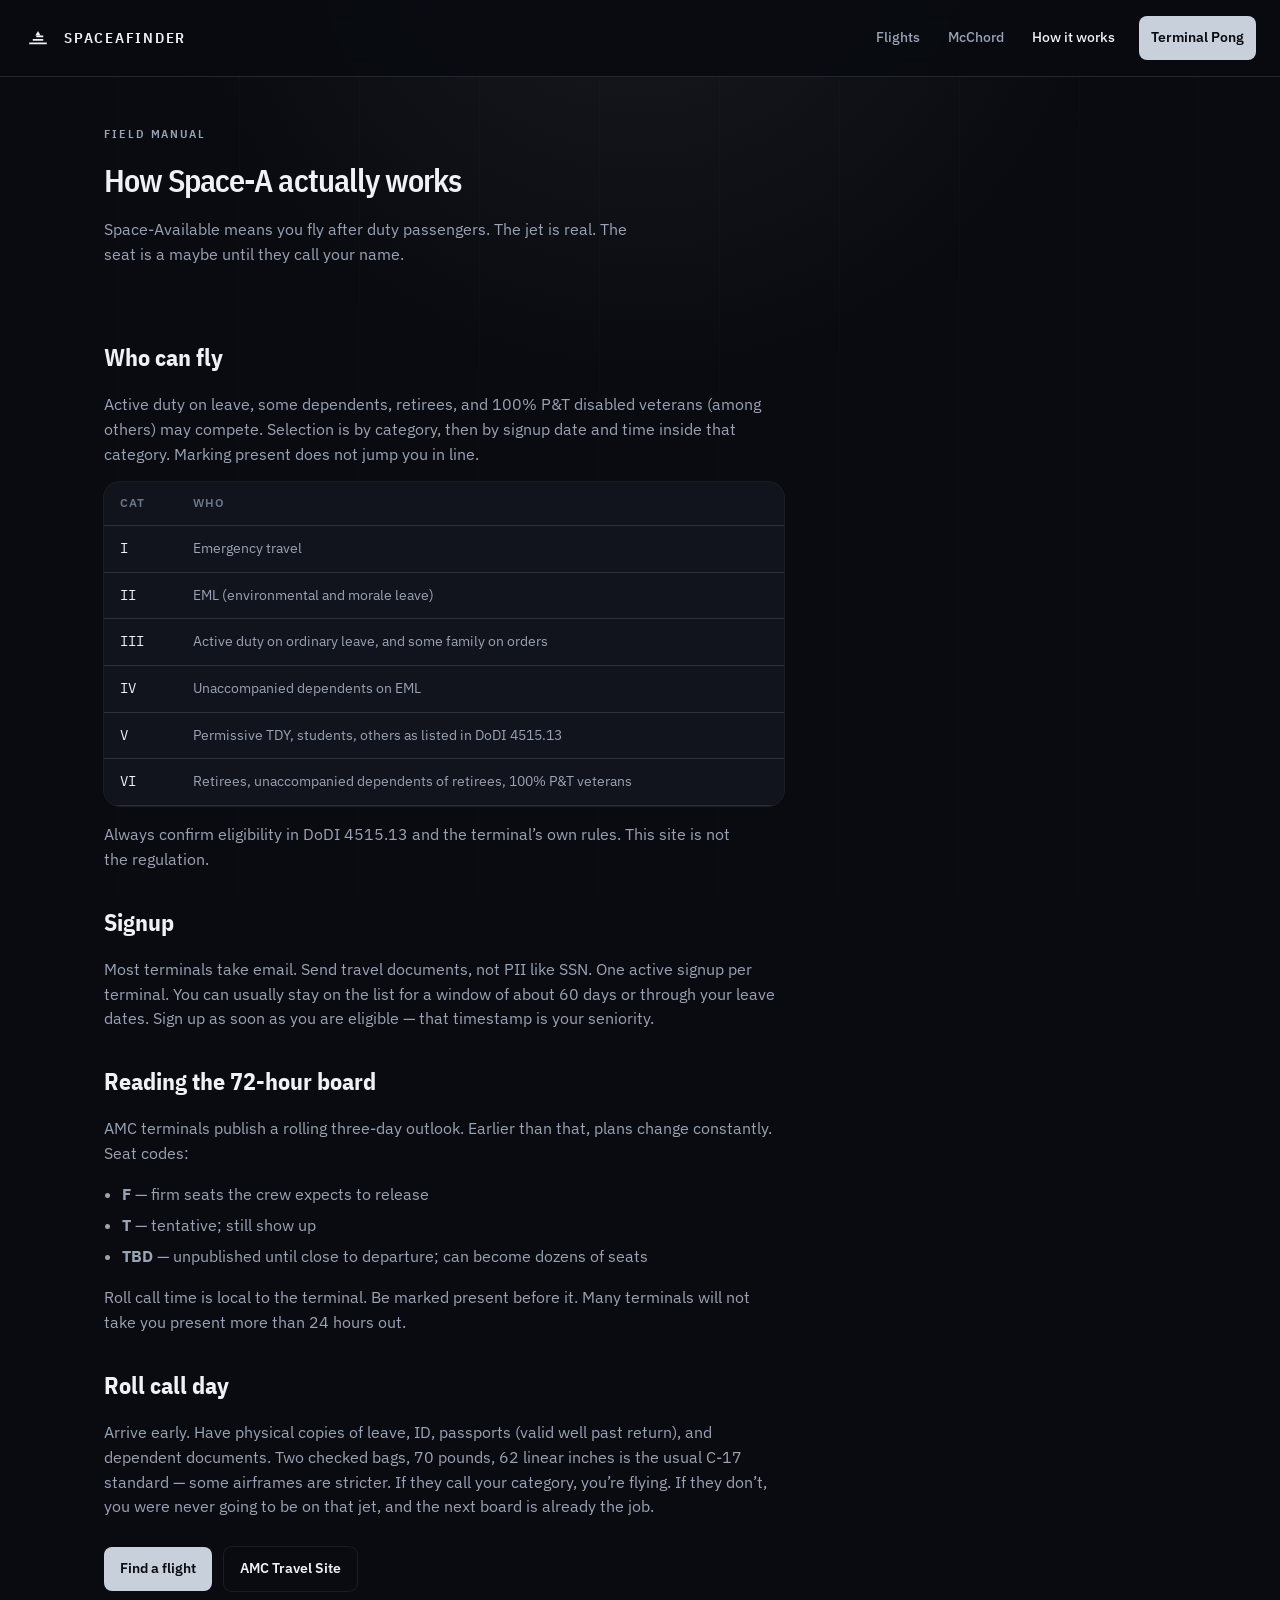
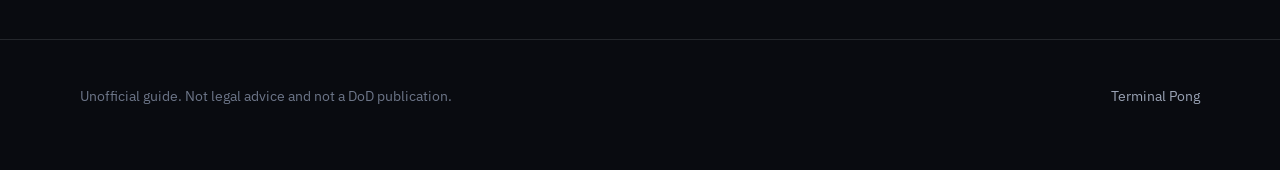
==== guide.html @ 97f7f057 "Redesign SpaceAFinder as a Space-A flight board Night-ops homepage with destination search, McChord " ====
<!DOCTYPE html>
<html lang="en">
<head>
  <meta charset="UTF-8" />
  <meta name="viewport" content="width=device-width, initial-scale=1" />
  <title>How Space-A travel works — SpaceAFinder</title>
  <meta name="description" content="A plain-language guide to Space-Available military flights: categories, signup, 72-hour boards, and roll call." />
  <meta name="theme-color" content="#090b10" />
  <link rel="icon" href="favicon.svg" type="image/svg+xml" />
  <link rel="preconnect" href="https://fonts.googleapis.com" />
  <link rel="preconnect" href="https://fonts.gstatic.com" crossorigin />
  <link href="https://fonts.googleapis.com/css2?family=IBM+Plex+Mono:wght@500&family=IBM+Plex+Sans+Condensed:wght@600&family=IBM+Plex+Sans:wght@400;500;600&display=swap" rel="stylesheet" />
  <link rel="stylesheet" href="css/site.css" />
</head>
<body>
<div class="site-wrap">
  <header class="topbar">
    <a class="brand" href="index.html">
      <span class="brand-mark" aria-hidden="true">
        <svg viewBox="0 0 32 32"><path d="M6 22h20M10 18h12M14 14h8" stroke="currentColor" stroke-width="2" fill="none"/><path d="M16 8l3 5h-6z" fill="currentColor"/></svg>
      </span>
      <span class="brand-name">SpaceAFinder</span>
    </a>
    <nav class="nav" aria-label="Primary">
      <a href="index.html">Flights</a>
      <a href="jblm.html">McChord</a>
      <a class="active" href="guide.html">How it works</a>
      <a class="pong-link" href="pong.html">Terminal Pong</a>
    </nav>
  </header>

  <div class="page-hero">
    <div class="kicker">Field manual</div>
    <h1>How Space-A actually works</h1>
    <p class="lede" style="color:var(--fg-muted);max-width:54ch;margin-top:12px">Space-Available means you fly after duty passengers. The jet is real. The seat is a maybe until they call your name.</p>
  </div>

  <section class="section">
    <div class="prose">
      <h2>Who can fly</h2>
      <p>Active duty on leave, some dependents, retirees, and 100% P&T disabled veterans (among others) may compete. Selection is by category, then by signup date and time inside that category. Marking present does not jump you in line.</p>
      <table class="cat-table">
        <thead><tr><th>Cat</th><th>Who</th></tr></thead>
        <tbody>
          <tr><td>I</td><td>Emergency travel</td></tr>
          <tr><td>II</td><td>EML (environmental and morale leave)</td></tr>
          <tr><td>III</td><td>Active duty on ordinary leave, and some family on orders</td></tr>
          <tr><td>IV</td><td>Unaccompanied dependents on EML</td></tr>
          <tr><td>V</td><td>Permissive TDY, students, others as listed in DoDI 4515.13</td></tr>
          <tr><td>VI</td><td>Retirees, unaccompanied dependents of retirees, 100% P&T veterans</td></tr>
        </tbody>
      </table>
      <p>Always confirm eligibility in DoDI 4515.13 and the terminal’s own rules. This site is not the regulation.</p>

      <h2>Signup</h2>
      <p>Most terminals take email. Send travel documents, not PII like SSN. One active signup per terminal. You can usually stay on the list for a window of about 60 days or through your leave dates. Sign up as soon as you are eligible — that timestamp is your seniority.</p>

      <h2>Reading the 72-hour board</h2>
      <p>AMC terminals publish a rolling three-day outlook. Earlier than that, plans change constantly. Seat codes:</p>
      <ul>
        <li><strong>F</strong> — firm seats the crew expects to release</li>
        <li><strong>T</strong> — tentative; still show up</li>
        <li><strong>TBD</strong> — unpublished until close to departure; can become dozens of seats</li>
      </ul>
      <p>Roll call time is local to the terminal. Be marked present before it. Many terminals will not take you present more than 24 hours out.</p>

      <h2>Roll call day</h2>
      <p>Arrive early. Have physical copies of leave, ID, passports (valid well past return), and dependent documents. Two checked bags, 70 pounds, 62 linear inches is the usual C-17 standard — some airframes are stricter. If they call your category, you’re flying. If they don’t, you were never going to be on that jet, and the next board is already the job.</p>
    </div>
    <div class="cta-row" style="justify-content:flex-start;margin-top:28px">
      <a class="btn btn-primary" href="index.html">Find a flight</a>
      <a class="btn btn-ghost" href="https://www.amc.af.mil/AMC-Travel-Site/">AMC Travel Site</a>
    </div>
  </section>

  <footer class="site-footer">
    <div class="inner">
      <p>Unofficial guide. Not legal advice and not a DoD publication.</p>
      <p><a href="pong.html">Terminal Pong</a></p>
    </div>
  </footer>
</div>
</body>
</html>
---- css/site.css ----
:root {
  --bg: #090b10;
  --bg-elevated: #11141c;
  --bg-subtle: #171b26;
  --fg: #eef1f6;
  --fg-muted: #9aa3b5;
  --fg-subtle: #6d7689;
  --border: color-mix(in oklab, var(--fg) 12%, transparent);
  --border-strong: color-mix(in oklab, var(--fg) 22%, transparent);
  --accent: #c8d0dc;
  --accent-fg: #090b10;
  --firm: #7dcea0;
  --tent: #d7c07a;
  --tbd: #9aa3b5;
  --gone: #6d7689;
  --radius-xs: 4px;
  --radius-sm: 8px;
  --radius-md: 12px;
  --radius-lg: 16px;
  --radius-xl: 24px;
  --space-1: 4px;
  --space-2: 8px;
  --space-3: 12px;
  --space-4: 16px;
  --space-5: 24px;
  --space-6: 32px;
  --space-7: 48px;
  --space-8: 64px;
  --font-display: "IBM Plex Sans Condensed", "Arial Narrow", sans-serif;
  --font-body: "IBM Plex Sans", "Segoe UI", system-ui, sans-serif;
  --font-mono: "IBM Plex Mono", ui-monospace, "SF Mono", Menlo, Consolas, monospace;
  --text-xs: 0.75rem;
  --text-sm: 0.875rem;
  --text-base: 1rem;
  --text-lg: 1.125rem;
  --text-xl: clamp(1.5rem, 1.2rem + 1vw, 2rem);
  --text-2xl: clamp(2.25rem, 1.4rem + 3vw, 4.25rem);
  --leading-tight: 1.05;
  --leading-snug: 1.25;
  --leading-normal: 1.55;
  --tracking-display: -0.03em;
  --tracking-wide: 0.16em;
  --motion-quick: 150ms;
  --motion-fast: 250ms;
  --ease-out: cubic-bezier(0.23, 1, 0.32, 1);
  --shadow: 0 0 0 1px rgba(238, 241, 246, 0.08);
  --max: 1120px;
}

*, *::before, *::after { box-sizing: border-box; }
html { -webkit-font-smoothing: antialiased; -moz-osx-font-smoothing: grayscale; }
html, body { min-height: 100%; }
body {
  margin: 0;
  background: var(--bg);
  color: var(--fg);
  font-family: var(--font-body);
  font-size: var(--text-base);
  line-height: var(--leading-normal);
}
button:not(:disabled), [role="button"]:not(:disabled) { cursor: pointer; }
a { color: inherit; }
img { max-width: 100%; }
h1, h2, h3 { text-wrap: balance; margin: 0; }
p { text-wrap: pretty; }
.tabular { font-variant-numeric: tabular-nums; }

body::before {
  content: "";
  position: fixed;
  inset: 0;
  pointer-events: none;
  z-index: 0;
  background:
    radial-gradient(circle at 50% -10%, rgba(200, 208, 220, 0.08), transparent 42%),
    repeating-linear-gradient(
      90deg,
      transparent 0,
      transparent 119px,
      rgba(238, 241, 246, 0.025) 120px
    );
}

.site-wrap { position: relative; z-index: 1; }

.topbar {
  display: flex;
  align-items: center;
  justify-content: space-between;
  gap: var(--space-4);
  padding: var(--space-4) var(--space-5);
  border-bottom: 1px solid var(--border);
  background: color-mix(in oklab, var(--bg) 88%, transparent);
  backdrop-filter: blur(10px);
  position: sticky;
  top: 0;
  z-index: 20;
}
.brand {
  display: flex;
  align-items: center;
  gap: var(--space-3);
  text-decoration: none;
  color: var(--fg);
}
.brand-mark {
  width: 28px;
  height: 28px;
  display: grid;
  place-items: center;
}
.brand-mark svg { width: 28px; height: 28px; }
.brand-name {
  font-family: var(--font-display);
  font-weight: 600;
  letter-spacing: 0.12em;
  font-size: 0.92rem;
  text-transform: uppercase;
}
.nav {
  display: flex;
  align-items: center;
  gap: var(--space-1);
}
.nav a {
  text-decoration: none;
  color: var(--fg-muted);
  font-size: var(--text-sm);
  font-weight: 500;
  padding: 10px 12px;
  min-height: 44px;
  display: inline-flex;
  align-items: center;
  border-radius: var(--radius-sm);
  transition: color var(--motion-quick) var(--ease-out), background var(--motion-quick) var(--ease-out);
}
.nav a:hover { color: var(--fg); background: var(--bg-subtle); }
.nav a.active { color: var(--fg); }
.nav a.pong-link {
  color: var(--accent-fg);
  background: var(--accent);
  margin-left: var(--space-2);
  font-weight: 600;
}
.nav a.pong-link:hover { color: var(--accent-fg); filter: brightness(1.06); }

.hero {
  padding: var(--space-8) var(--space-5) var(--space-6);
  max-width: var(--max);
  margin: 0 auto;
}
.kicker {
  font-family: var(--font-display);
  text-transform: uppercase;
  letter-spacing: var(--tracking-wide);
  font-size: var(--text-xs);
  color: var(--fg-muted);
  font-weight: 600;
  margin-bottom: var(--space-3);
}
.hero h1 {
  font-family: var(--font-display);
  font-size: var(--text-2xl);
  font-weight: 600;
  letter-spacing: var(--tracking-display);
  line-height: var(--leading-tight);
  max-width: 14ch;
}
.hero .lede {
  margin: var(--space-4) 0 0;
  color: var(--fg-muted);
  max-width: 46ch;
  font-size: var(--text-lg);
}

.search-block {
  margin-top: var(--space-6);
  display: grid;
  gap: var(--space-3);
}
.search-shell {
  display: flex;
  align-items: center;
  gap: var(--space-3);
  background: var(--bg-elevated);
  box-shadow: var(--shadow);
  border-radius: 28px;
  padding: 6px 6px 6px 18px;
}
.search-shell svg { flex: none; color: var(--fg-subtle); }
.search-shell input {
  flex: 1;
  background: transparent;
  border: 0;
  color: var(--fg);
  font: inherit;
  font-size: 1.05rem;
  padding: 12px 0;
  min-width: 0;
  outline: none;
}
.search-shell input::placeholder { color: var(--fg-subtle); }
.search-shell:focus-within { box-shadow: 0 0 0 1px rgba(238, 241, 246, 0.28); }

.chips {
  display: flex;
  flex-wrap: wrap;
  gap: var(--space-2);
}
.chip {
  appearance: none;
  border: 0;
  background: var(--bg-elevated);
  color: var(--fg-muted);
  box-shadow: var(--shadow);
  border-radius: 999px;
  padding: 8px 14px;
  min-height: 40px;
  font: inherit;
  font-size: var(--text-sm);
  font-weight: 500;
  transition: background var(--motion-quick) var(--ease-out), color var(--motion-quick) var(--ease-out), scale var(--motion-quick) var(--ease-out);
}
.chip:hover { color: var(--fg); }
.chip.active { background: var(--accent); color: var(--accent-fg); box-shadow: none; }
.chip:active { scale: 0.96; }

.section {
  max-width: var(--max);
  margin: 0 auto;
  padding: 0 var(--space-5) var(--space-7);
}
.section-head {
  display: flex;
  justify-content: space-between;
  align-items: end;
  gap: var(--space-4);
  margin-bottom: var(--space-4);
}
.section-head h2 {
  font-family: var(--font-display);
  font-size: var(--text-xl);
  font-weight: 600;
  letter-spacing: var(--tracking-display);
}
.meta {
  color: var(--fg-subtle);
  font-size: var(--text-sm);
  font-variant-numeric: tabular-nums;
}

.board {
  background: var(--bg-elevated);
  box-shadow: var(--shadow);
  border-radius: var(--radius-xl);
  overflow: hidden;
}
.board-row {
  display: grid;
  grid-template-columns: 88px 1fr minmax(90px, auto) 110px;
  gap: var(--space-3);
  align-items: center;
  padding: 18px 22px;
  border-top: 1px solid var(--border);
  text-decoration: none;
  color: inherit;
  transition: background var(--motion-quick) var(--ease-out);
}
.board-row:first-child { border-top: 0; }
.board-row:hover { background: var(--bg-subtle); }
.board-row.past { opacity: 0.55; }
.time {
  font-family: var(--font-mono);
  font-size: 1.05rem;
  font-weight: 500;
  letter-spacing: 0.04em;
}
.dest {
  display: grid;
  gap: 2px;
  min-width: 0;
}
.dest strong {
  font-family: var(--font-display);
  font-size: 1.2rem;
  font-weight: 600;
  letter-spacing: 0.02em;
  text-transform: uppercase;
}
.dest span { color: var(--fg-muted); font-size: var(--text-sm); }
.origin-tag { color: var(--fg-muted); font-size: var(--text-sm); }
.badge {
  justify-self: end;
  font-family: var(--font-mono);
  font-size: 0.78rem;
  letter-spacing: 0.08em;
  text-transform: uppercase;
  padding: 6px 10px;
  border-radius: 999px;
  background: var(--bg-subtle);
  color: var(--fg-muted);
}
.badge.firm { color: var(--firm); background: color-mix(in oklab, var(--firm) 14%, transparent); }
.badge.tent { color: var(--tent); background: color-mix(in oklab, var(--tent) 14%, transparent); }
.badge.tbd { color: var(--tbd); }
.badge.gone { color: var(--gone); }

.empty {
  padding: var(--space-7) var(--space-5);
  text-align: center;
}
.empty h3 {
  font-family: var(--font-display);
  font-size: 1.6rem;
  font-weight: 600;
}
.empty p { color: var(--fg-muted); margin: var(--space-3) auto 0; max-width: 42ch; }

.cta-row {
  display: flex;
  flex-wrap: wrap;
  gap: var(--space-3);
  justify-content: center;
  margin-top: var(--space-5);
}
.btn {
  display: inline-flex;
  align-items: center;
  justify-content: center;
  gap: 8px;
  min-height: 44px;
  padding: 10px 16px;
  border-radius: var(--radius-sm);
  text-decoration: none;
  font-weight: 600;
  font-size: var(--text-sm);
  border: 0;
  font-family: inherit;
  transition: scale var(--motion-quick) var(--ease-out), filter var(--motion-quick) var(--ease-out), background var(--motion-quick) var(--ease-out);
}
.btn:active { scale: 0.96; }
.btn-primary { background: var(--accent); color: var(--accent-fg); }
.btn-primary:hover { filter: brightness(1.06); }
.btn-ghost {
  background: transparent;
  color: var(--fg);
  box-shadow: var(--shadow);
}
.btn-ghost:hover { background: var(--bg-subtle); }

.terminal-grid {
  display: grid;
  grid-template-columns: repeat(auto-fill, minmax(250px, 1fr));
  gap: var(--space-3);
}
.t-card {
  display: grid;
  gap: var(--space-2);
  padding: 18px 18px 16px;
  background: var(--bg-elevated);
  box-shadow: var(--shadow);
  border-radius: var(--radius-lg);
  text-decoration: none;
  color: inherit;
  min-height: 132px;
  transition: background var(--motion-quick) var(--ease-out), transform var(--motion-fast) var(--ease-out);
}
.t-card:hover { background: var(--bg-subtle); transform: translateY(-2px); }
.t-card .icao {
  font-family: var(--font-mono);
  font-size: var(--text-xs);
  letter-spacing: 0.12em;
  color: var(--fg-subtle);
}
.t-card h3 {
  font-family: var(--font-display);
  font-size: 1.2rem;
  font-weight: 600;
}
.t-card p { margin: 0; color: var(--fg-muted); font-size: var(--text-sm); }

.steps {
  display: grid;
  grid-template-columns: repeat(3, 1fr);
  gap: var(--space-3);
}
.step {
  background: var(--bg-elevated);
  box-shadow: var(--shadow);
  border-radius: var(--radius-lg);
  padding: var(--space-5);
}
.step .num {
  font-family: var(--font-mono);
  color: var(--fg-subtle);
  font-size: var(--text-sm);
  letter-spacing: 0.14em;
}
.step h3 {
  font-family: var(--font-display);
  font-size: 1.35rem;
  margin: var(--space-3) 0 var(--space-2);
}
.step p { margin: 0; color: var(--fg-muted); }

.pong-cta {
  display: grid;
  grid-template-columns: 1.4fr 1fr;
  gap: var(--space-6);
  align-items: center;
  background: var(--bg-elevated);
  box-shadow: var(--shadow);
  border-radius: var(--radius-xl);
  padding: var(--space-6);
  overflow: hidden;
  position: relative;
}
.pong-cta h2 {
  font-family: var(--font-display);
  font-size: var(--text-xl);
  font-weight: 600;
}
.pong-cta p { color: var(--fg-muted); margin: var(--space-3) 0 var(--space-5); max-width: 40ch; }
.court-mini {
  height: 160px;
  border-radius: var(--radius-md);
  background: #0b1220;
  box-shadow: inset 0 0 0 1px rgba(238,241,246,.12);
  position: relative;
  overflow: hidden;
}
.court-mini .net {
  position: absolute;
  left: 50%;
  top: 16px;
  bottom: 16px;
  width: 0;
  border-left: 2px dashed rgba(200,208,220,.35);
}
.court-mini .pad-l, .court-mini .pad-r {
  position: absolute;
  width: 8px;
  height: 46px;
  background: #e8eef8;
  border-radius: 2px;
  top: 44%;
}
.court-mini .pad-l { left: 18px; animation: pad 2.8s var(--ease-out) infinite alternate; }
.court-mini .pad-r { right: 18px; animation: pad 2.2s var(--ease-out) infinite alternate-reverse; }
.court-mini .ball {
  position: absolute;
  width: 10px;
  height: 10px;
  border-radius: 50%;
  background: #f4f6f9;
  top: 46%;
  left: 18%;
  animation: ball 2.4s linear infinite;
}
@keyframes pad {
  from { transform: translateY(-18px); }
  to { transform: translateY(28px); }
}
@keyframes ball {
  0% { left: 22%; top: 38%; }
  50% { left: 74%; top: 58%; }
  100% { left: 22%; top: 38%; }
}

.page-hero {
  max-width: var(--max);
  margin: 0 auto;
  padding: var(--space-7) var(--space-5) var(--space-5);
}
.page-hero h1 {
  font-family: var(--font-display);
  font-size: var(--text-xl);
  font-weight: 600;
  letter-spacing: var(--tracking-display);
}
.crumb {
  display: inline-flex;
  align-items: center;
  gap: 8px;
  color: var(--fg-muted);
  text-decoration: none;
  font-size: var(--text-sm);
  margin-bottom: var(--space-4);
  min-height: 44px;
}
.crumb:hover { color: var(--fg); }

.info-grid {
  display: grid;
  grid-template-columns: repeat(auto-fit, minmax(220px, 1fr));
  gap: var(--space-3);
  margin-bottom: var(--space-5);
}
.stat {
  background: var(--bg-elevated);
  box-shadow: var(--shadow);
  border-radius: var(--radius-md);
  padding: 16px 18px;
}
.stat dt { color: var(--fg-subtle); font-size: var(--text-xs); letter-spacing: 0.12em; text-transform: uppercase; font-weight: 600; }
.stat dd { margin: 6px 0 0; font-weight: 500; }
.stat a { color: var(--fg); }

.prose {
  max-width: 68ch;
  color: var(--fg-muted);
}
.prose h2 {
  font-family: var(--font-display);
  color: var(--fg);
  font-size: 1.5rem;
  margin: var(--space-6) 0 var(--space-3);
}
.prose ul { padding-left: 1.1rem; }
.prose li { margin: 0.4rem 0; }
.cat-table {
  width: 100%;
  border-collapse: collapse;
  background: var(--bg-elevated);
  box-shadow: var(--shadow);
  border-radius: var(--radius-lg);
  overflow: hidden;
  margin: var(--space-4) 0;
}
.cat-table th, .cat-table td {
  text-align: left;
  padding: 12px 16px;
  border-bottom: 1px solid var(--border);
  font-size: var(--text-sm);
}
.cat-table th {
  color: var(--fg-subtle);
  font-weight: 600;
  letter-spacing: 0.08em;
  text-transform: uppercase;
  font-size: var(--text-xs);
}
.cat-table td:first-child { font-family: var(--font-mono); color: var(--fg); }

.site-footer {
  border-top: 1px solid var(--border);
  padding: var(--space-6) var(--space-5) var(--space-7);
  color: var(--fg-subtle);
  font-size: var(--text-sm);
}
.site-footer .inner {
  max-width: var(--max);
  margin: 0 auto;
  display: flex;
  justify-content: space-between;
  gap: var(--space-4);
  flex-wrap: wrap;
}
.site-footer a { color: var(--fg-muted); text-decoration: none; }
.site-footer a:hover { color: var(--fg); }

@media (max-width: 820px) {
  .steps, .pong-cta { grid-template-columns: 1fr; }
  .board-row { grid-template-columns: 72px 1fr; }
  .origin-tag { display: none; }
  .badge { grid-column: 2; justify-self: start; }
  .nav a:not(.pong-link) { display: none; }
  .brand-name { letter-spacing: 0.08em; }
}
@media (prefers-reduced-motion: reduce) {
  .court-mini .pad-l, .court-mini .pad-r, .court-mini .ball { animation: none; }
  .t-card, .chip, .btn { transition: none; }
}
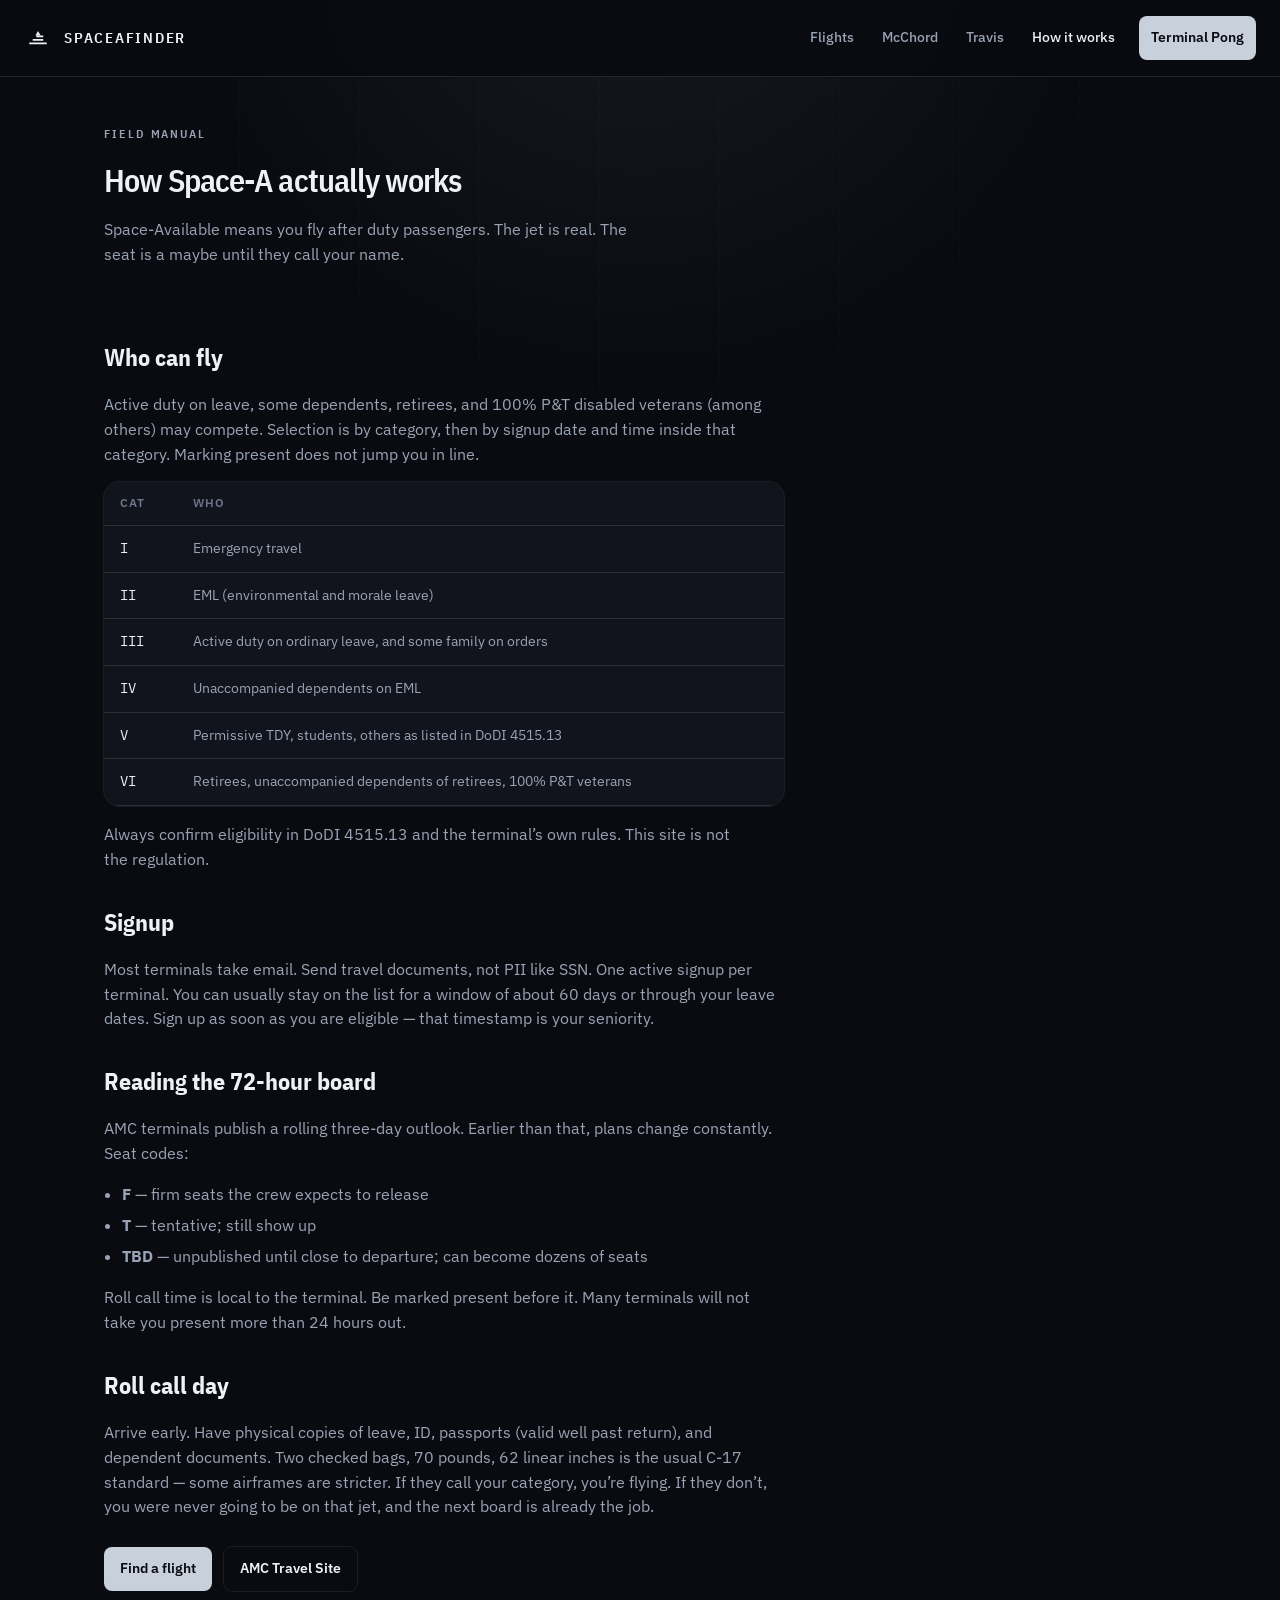
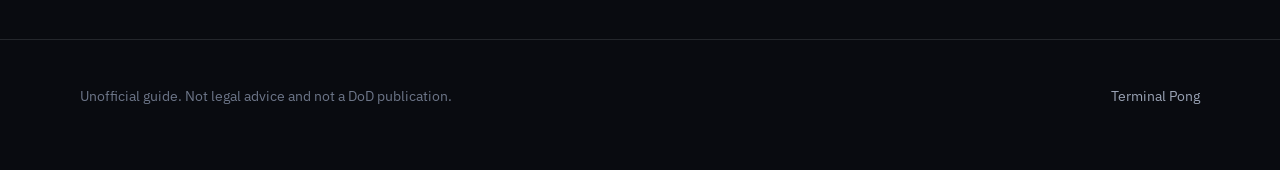
==== commit 54c2fe75: "Add Travis AFB 72-hour board to the daily pull Travis posts dated TRAVIS_72HRS_DDMMMYY.pdf files. Th" ====
--- a/guide.html
+++ b/guide.html
@@ -24,6 +24,7 @@
     <nav class="nav" aria-label="Primary">
       <a href="index.html">Flights</a>
       <a href="jblm.html">McChord</a>
+      <a href="travis.html">Travis</a>
       <a class="active" href="guide.html">How it works</a>
       <a class="pong-link" href="pong.html">Terminal Pong</a>
     </nav>
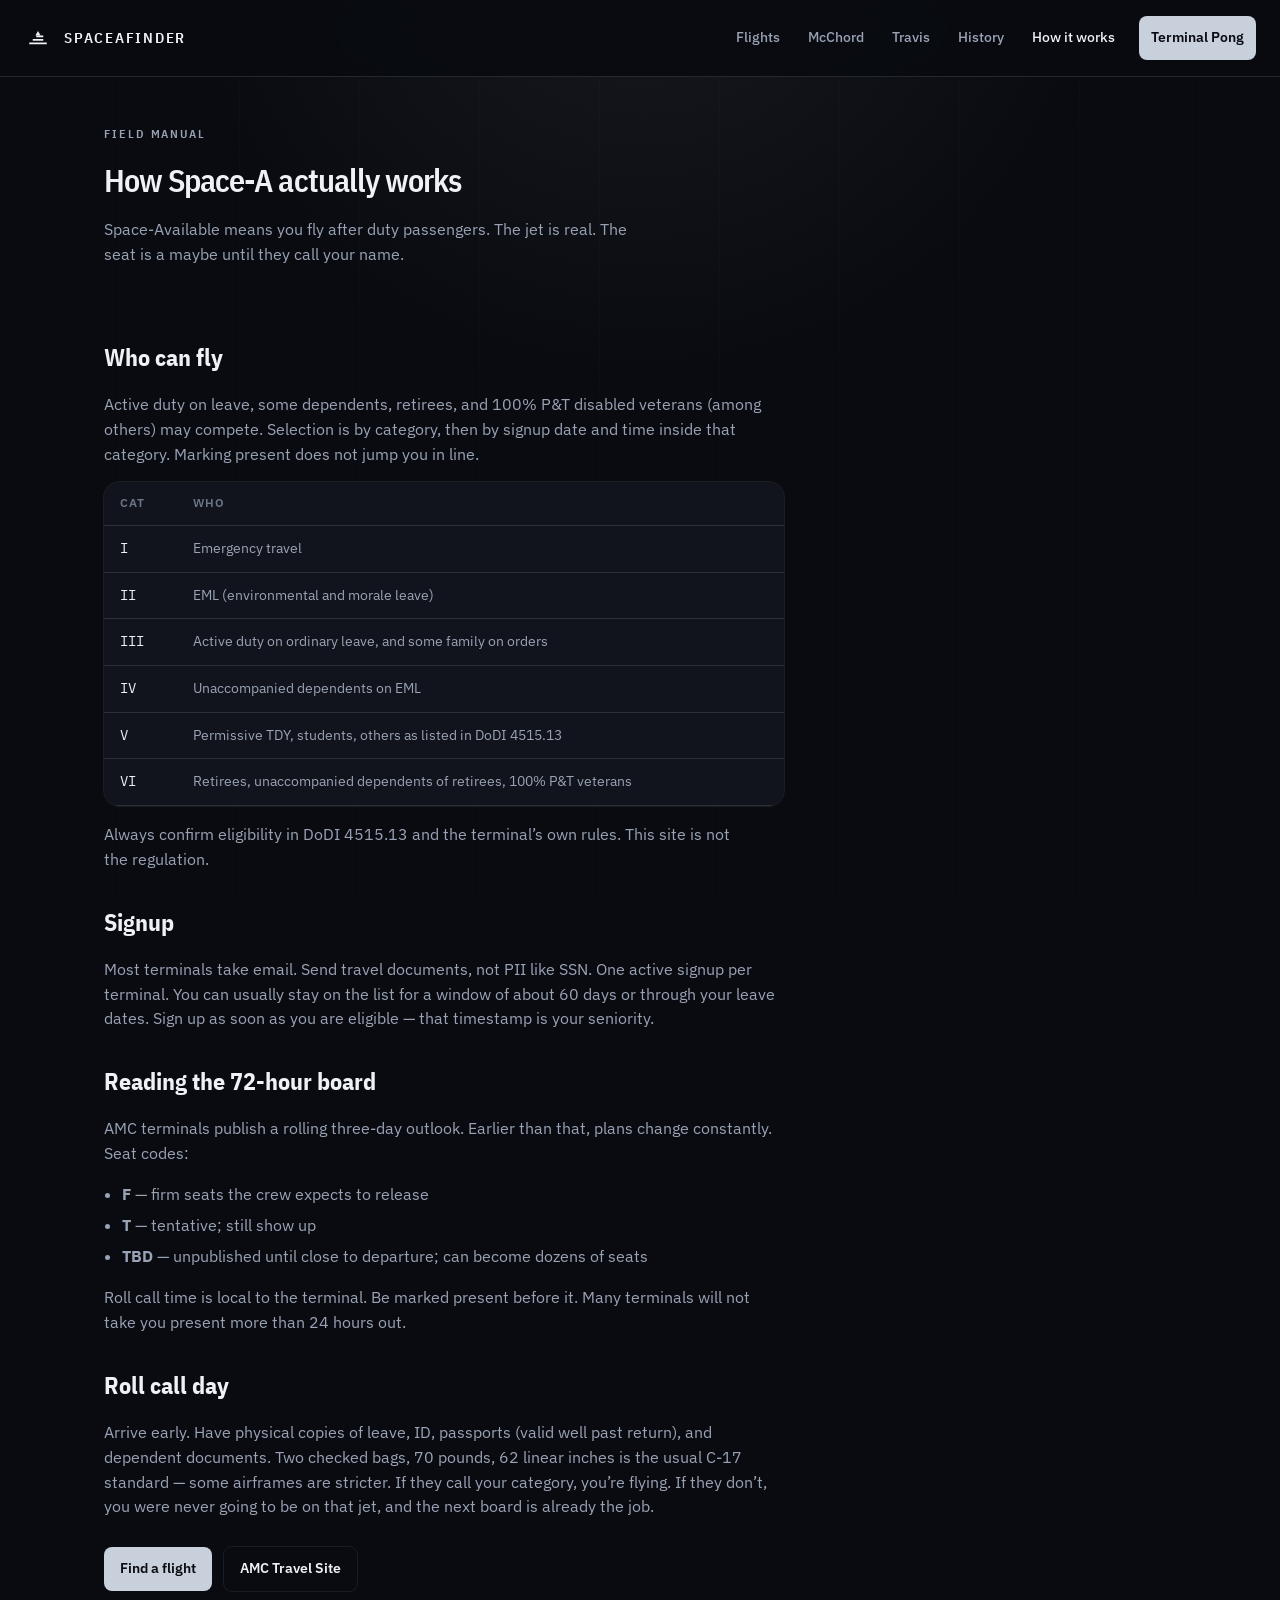
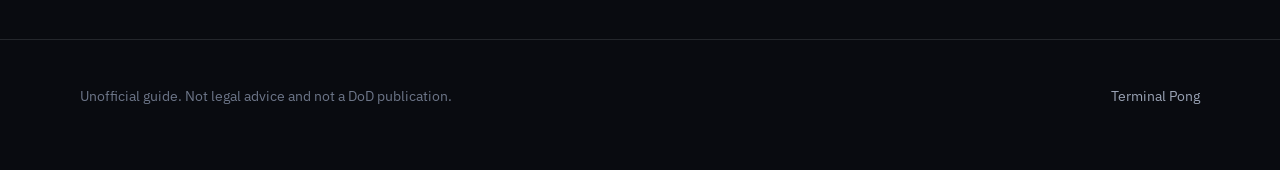
==== commit c891d9ca: "Keep roll-call history and probe Travis 30-day PDFs Archive passed 72-hour flights plus official McC" ====
--- a/guide.html
+++ b/guide.html
@@ -25,6 +25,7 @@
       <a href="index.html">Flights</a>
       <a href="jblm.html">McChord</a>
       <a href="travis.html">Travis</a>
+      <a href="history.html">History</a>
       <a class="active" href="guide.html">How it works</a>
       <a class="pong-link" href="pong.html">Terminal Pong</a>
     </nav>
--- a/css/site.css
+++ b/css/site.css
@@ -316,6 +316,22 @@
 }
 .empty p { color: var(--fg-muted); margin: var(--space-3) auto 0; max-width: 42ch; }
 
+.watch-card {
+  background: var(--bg-elevated);
+  box-shadow: var(--shadow);
+  border-radius: var(--radius-xl);
+  padding: 22px 24px;
+  display: grid;
+  gap: var(--space-3);
+}
+.watch-card .kicker { margin-bottom: 0; }
+.watch-card p { margin: 0; color: var(--fg-muted); max-width: 62ch; }
+.watch-card ul { margin: 0; padding-left: 1.15em; display: grid; gap: 8px; }
+.watch-card li { color: var(--fg); }
+.board-row.watch {
+  box-shadow: inset 3px 0 0 var(--tent);
+}
+
 .cta-row {
   display: flex;
   flex-wrap: wrap;
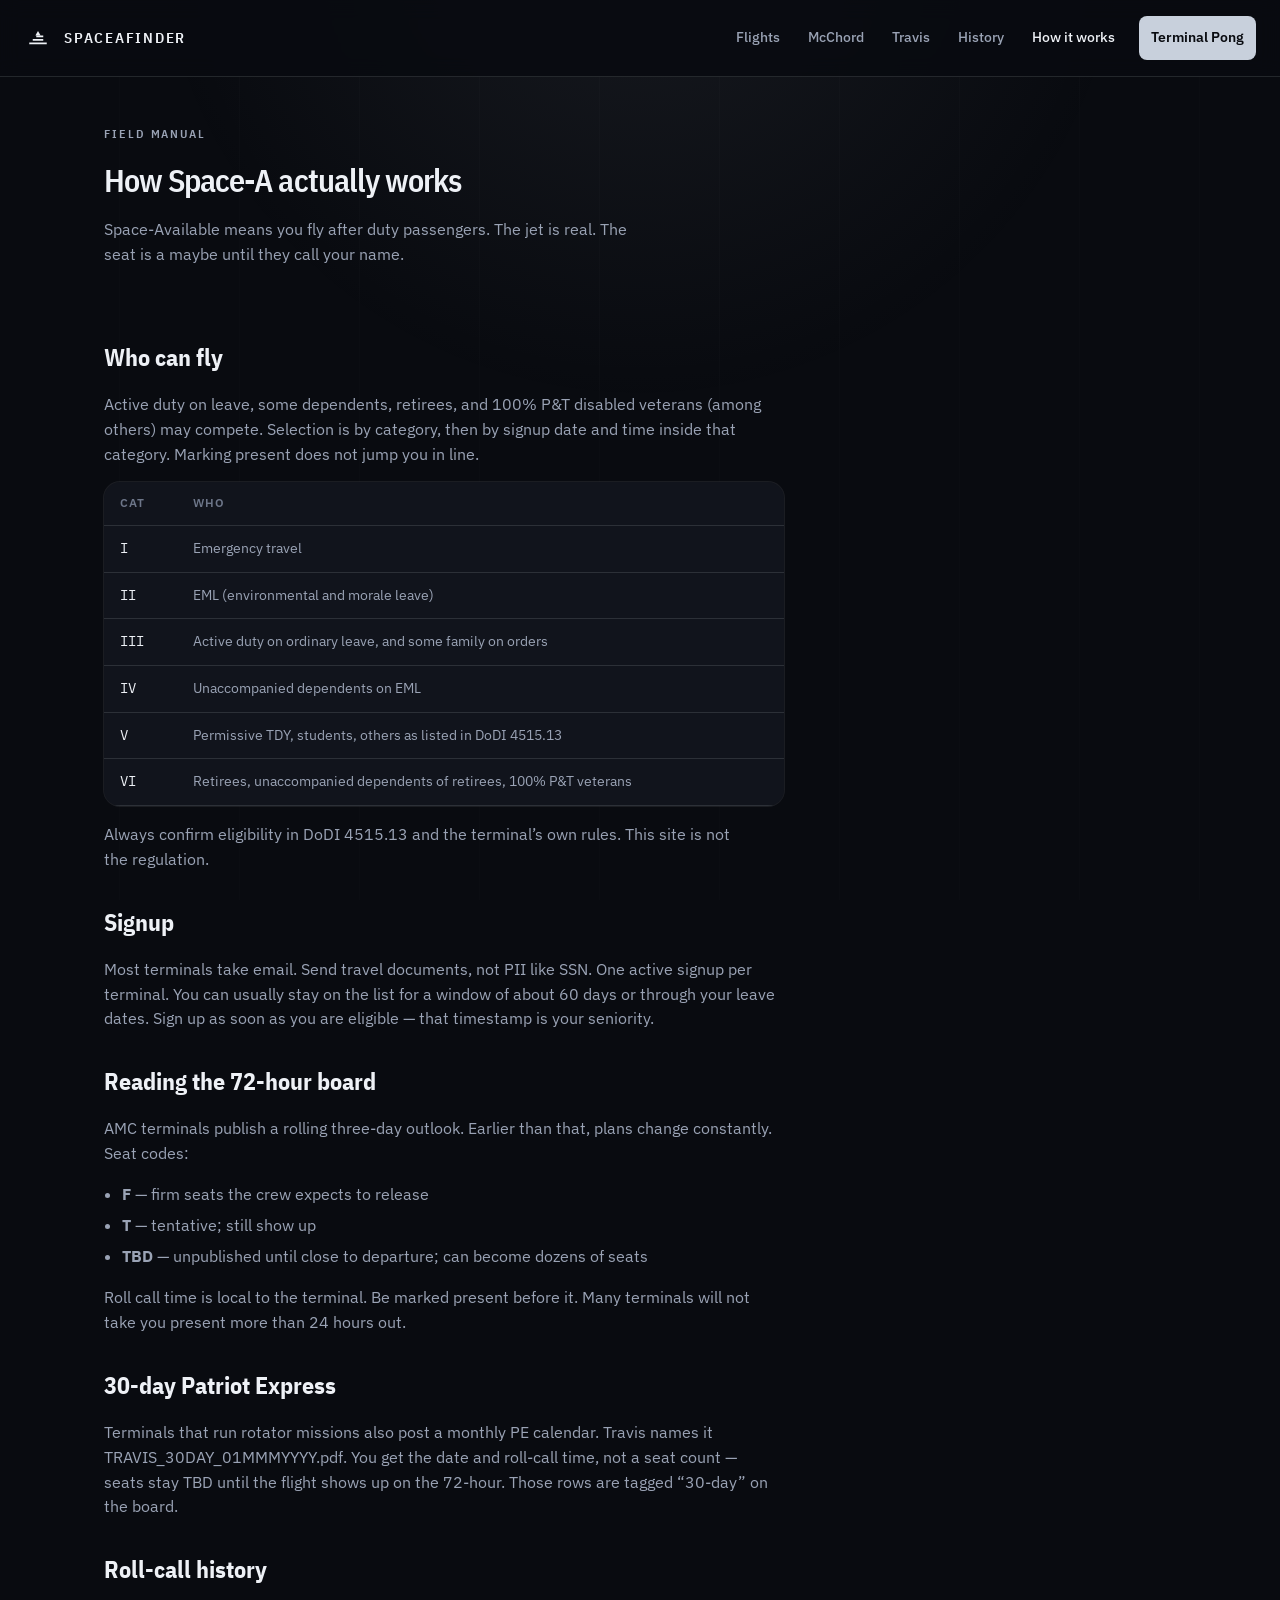
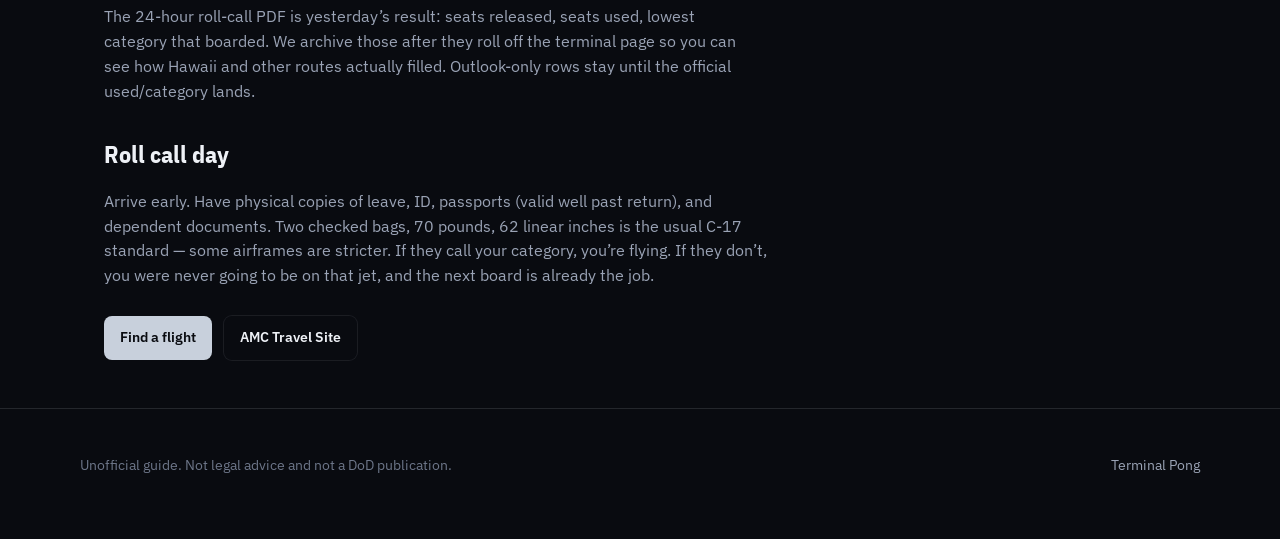
==== commit 1d7d6a8f: "Parse Travis 30-day Patriot Express and keep roll-call history Use TRAVIS_30DAY_01MMMYYYY.pdf, reuse" ====
--- a/guide.html
+++ b/guide.html
@@ -66,6 +66,12 @@
       </ul>
       <p>Roll call time is local to the terminal. Be marked present before it. Many terminals will not take you present more than 24 hours out.</p>
 
+      <h2>30-day Patriot Express</h2>
+      <p>Terminals that run rotator missions also post a monthly PE calendar. Travis names it <span class="tabular">TRAVIS_30DAY_01MMMYYYY.pdf</span>. You get the date and roll-call time, not a seat count — seats stay TBD until the flight shows up on the 72-hour. Those rows are tagged “30-day” on the board.</p>
+
+      <h2>Roll-call history</h2>
+      <p>The 24-hour roll-call PDF is yesterday’s result: seats released, seats used, lowest category that boarded. We archive those after they roll off the terminal page so you can see how Hawaii and other routes actually filled. Outlook-only rows stay until the official used/category lands.</p>
+
       <h2>Roll call day</h2>
       <p>Arrive early. Have physical copies of leave, ID, passports (valid well past return), and dependent documents. Two checked bags, 70 pounds, 62 linear inches is the usual C-17 standard — some airframes are stricter. If they call your category, you’re flying. If they don’t, you were never going to be on that jet, and the next board is already the job.</p>
     </div>
--- a/css/site.css
+++ b/css/site.css
@@ -557,6 +557,7 @@
   font-size: var(--text-xs);
 }
 .cat-table td:first-child { font-family: var(--font-mono); color: var(--fg); }
+.cat-table td.num { font-family: var(--font-mono); font-variant-numeric: tabular-nums; }
 
 .site-footer {
   border-top: 1px solid var(--border);
